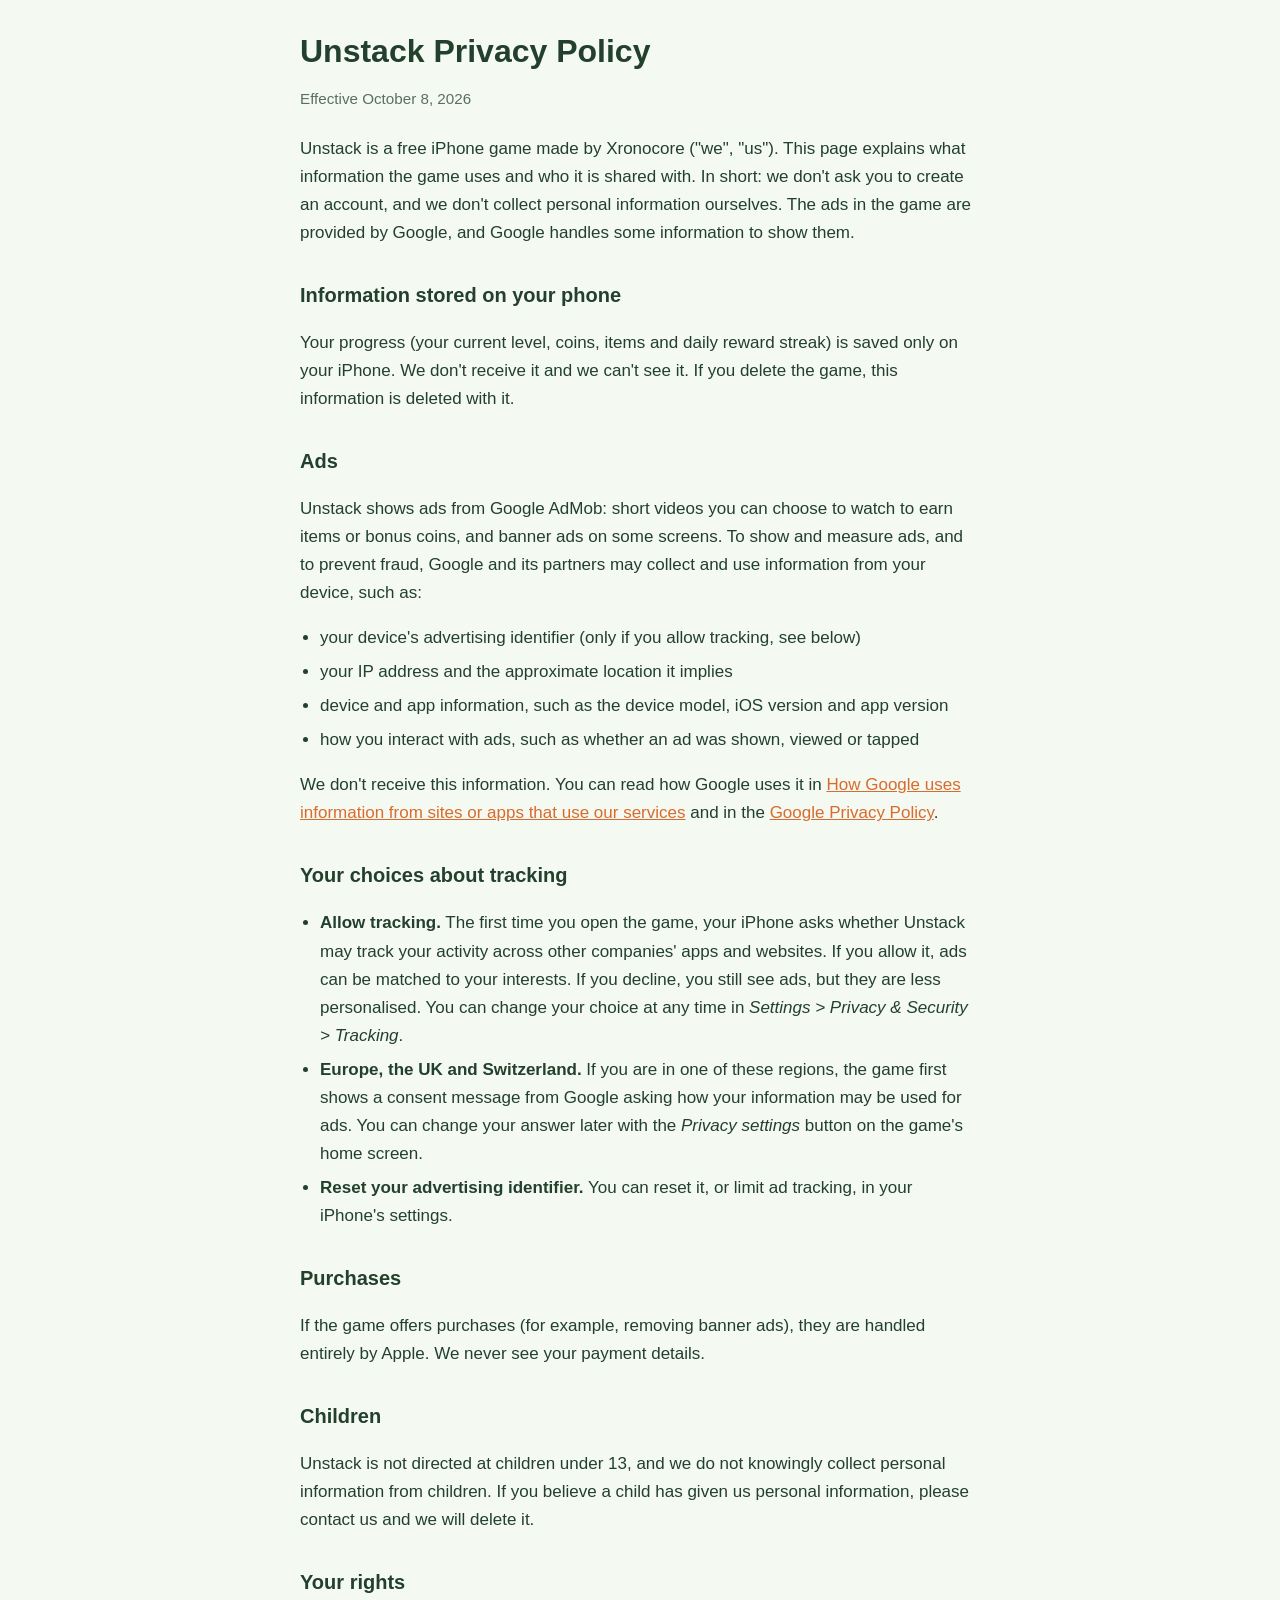
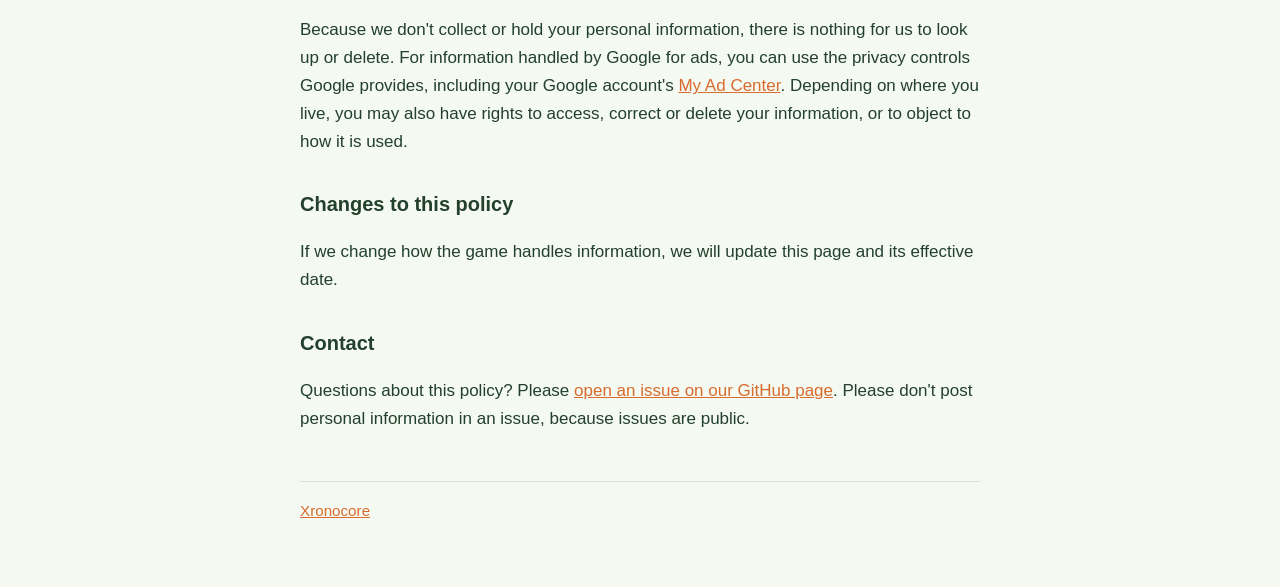
==== unstack/privacy/index.html @ ed20faab "Add Xronocore site with Unstack privacy policy Home page, Unstack privacy policy, and app-ads.txt fo" ====
<!doctype html>
<html lang="en">
<head>
  <meta charset="utf-8">
  <meta name="viewport" content="width=device-width, initial-scale=1">
  <title>Unstack Privacy Policy</title>
  <meta name="description" content="How the Unstack iPhone game handles your information.">
  <link rel="stylesheet" href="/style.css">
</head>
<body>
  <main>
    <header>
      <h1>Unstack Privacy Policy</h1>
      <p class="muted">Effective October 8, 2026</p>
    </header>

    <p>
      Unstack is a free iPhone game made by Xronocore ("we", "us"). This page explains what information the
      game uses and who it is shared with. In short: we don't ask you to create an account, and we don't
      collect personal information ourselves. The ads in the game are provided by Google, and Google
      handles some information to show them.
    </p>

    <h2>Information stored on your phone</h2>
    <p>
      Your progress (your current level, coins, items and daily reward streak) is saved only on your
      iPhone. We don't receive it and we can't see it. If you delete the game, this information is deleted
      with it.
    </p>

    <h2>Ads</h2>
    <p>
      Unstack shows ads from Google AdMob: short videos you can choose to watch to earn items or bonus
      coins, and banner ads on some screens. To show and measure ads, and to prevent fraud, Google and its
      partners may collect and use information from your device, such as:
    </p>
    <ul>
      <li>your device's advertising identifier (only if you allow tracking, see below)</li>
      <li>your IP address and the approximate location it implies</li>
      <li>device and app information, such as the device model, iOS version and app version</li>
      <li>how you interact with ads, such as whether an ad was shown, viewed or tapped</li>
    </ul>
    <p>
      We don't receive this information. You can read how Google uses it in
      <a href="https://policies.google.com/technologies/partner-sites">How Google uses information from
      sites or apps that use our services</a> and in the
      <a href="https://policies.google.com/privacy">Google Privacy Policy</a>.
    </p>

    <h2>Your choices about tracking</h2>
    <ul>
      <li>
        <strong>Allow tracking.</strong> The first time you open the game, your iPhone asks whether
        Unstack may track your activity across other companies' apps and websites. If you allow it, ads
        can be matched to your interests. If you decline, you still see ads, but they are less
        personalised. You can change your choice at any time in
        <em>Settings &gt; Privacy &amp; Security &gt; Tracking</em>.
      </li>
      <li>
        <strong>Europe, the UK and Switzerland.</strong> If you are in one of these regions, the game
        first shows a consent message from Google asking how your information may be used for ads. You
        can change your answer later with the <em>Privacy settings</em> button on the game's home
        screen.
      </li>
      <li>
        <strong>Reset your advertising identifier.</strong> You can reset it, or limit ad tracking, in your
        iPhone's settings.
      </li>
    </ul>

    <h2>Purchases</h2>
    <p>
      If the game offers purchases (for example, removing banner ads), they are handled entirely by
      Apple. We never see your payment details.
    </p>

    <h2>Children</h2>
    <p>
      Unstack is not directed at children under 13, and we do not knowingly collect personal information
      from children. If you believe a child has given us personal information, please contact us and we will
      delete it.
    </p>

    <h2>Your rights</h2>
    <p>
      Because we don't collect or hold your personal information, there is nothing for us to look up or
      delete. For information handled by Google for ads, you can use the privacy controls Google provides,
      including your Google account's
      <a href="https://myadcenter.google.com/">My Ad Center</a>. Depending on where you live, you may
      also have rights to access, correct or delete your information, or to object to how it is used.
    </p>

    <h2>Changes to this policy</h2>
    <p>
      If we change how the game handles information, we will update this page and its effective date.
    </p>

    <h2>Contact</h2>
    <p>
      Questions about this policy? Please
      <a href="https://github.com/xronocore/xronocore.github.io/issues">open an issue on our GitHub page</a>.
      Please don't post personal information in an issue, because issues are public.
    </p>

    <footer class="muted">
      <a href="/">Xronocore</a>
    </footer>
  </main>
</body>
</html>
---- style.css ----
:root {
  --bg: #f4f9f1;
  --card: #ffffff;
  --ink: #23402c;
  --muted: #5b6f60;
  --accent: #d96b2e;
  --line: #d8e5d6;
}
@media (prefers-color-scheme: dark) {
  :root {
    --bg: #14201a;
    --card: #1c2c23;
    --ink: #e6f0e4;
    --muted: #9db3a2;
    --accent: #f08a4b;
    --line: #2d4234;
  }
}
* { box-sizing: border-box; }
body {
  margin: 0;
  background: var(--bg);
  color: var(--ink);
  font: 17px/1.65 -apple-system, BlinkMacSystemFont, "Segoe UI", Roboto, "Helvetica Neue", Arial, sans-serif;
}
main {
  max-width: 720px;
  margin: 0 auto;
  padding: 32px 20px 64px;
}
header { margin-bottom: 24px; }
h1 { font-size: 2rem; line-height: 1.2; margin: 0 0 4px; }
h2 { font-size: 1.25rem; margin: 32px 0 8px; }
p, li { color: var(--ink); }
.muted { color: var(--muted); font-size: 0.95rem; }
a { color: var(--accent); }
ul { padding-left: 1.25rem; }
li { margin: 6px 0; }
.card {
  background: var(--card);
  border: 1px solid var(--line);
  border-radius: 16px;
  padding: 16px 20px;
  margin: 12px 0;
}
.card h2 { margin-top: 0; }
footer { margin-top: 48px; padding-top: 16px; border-top: 1px solid var(--line); }
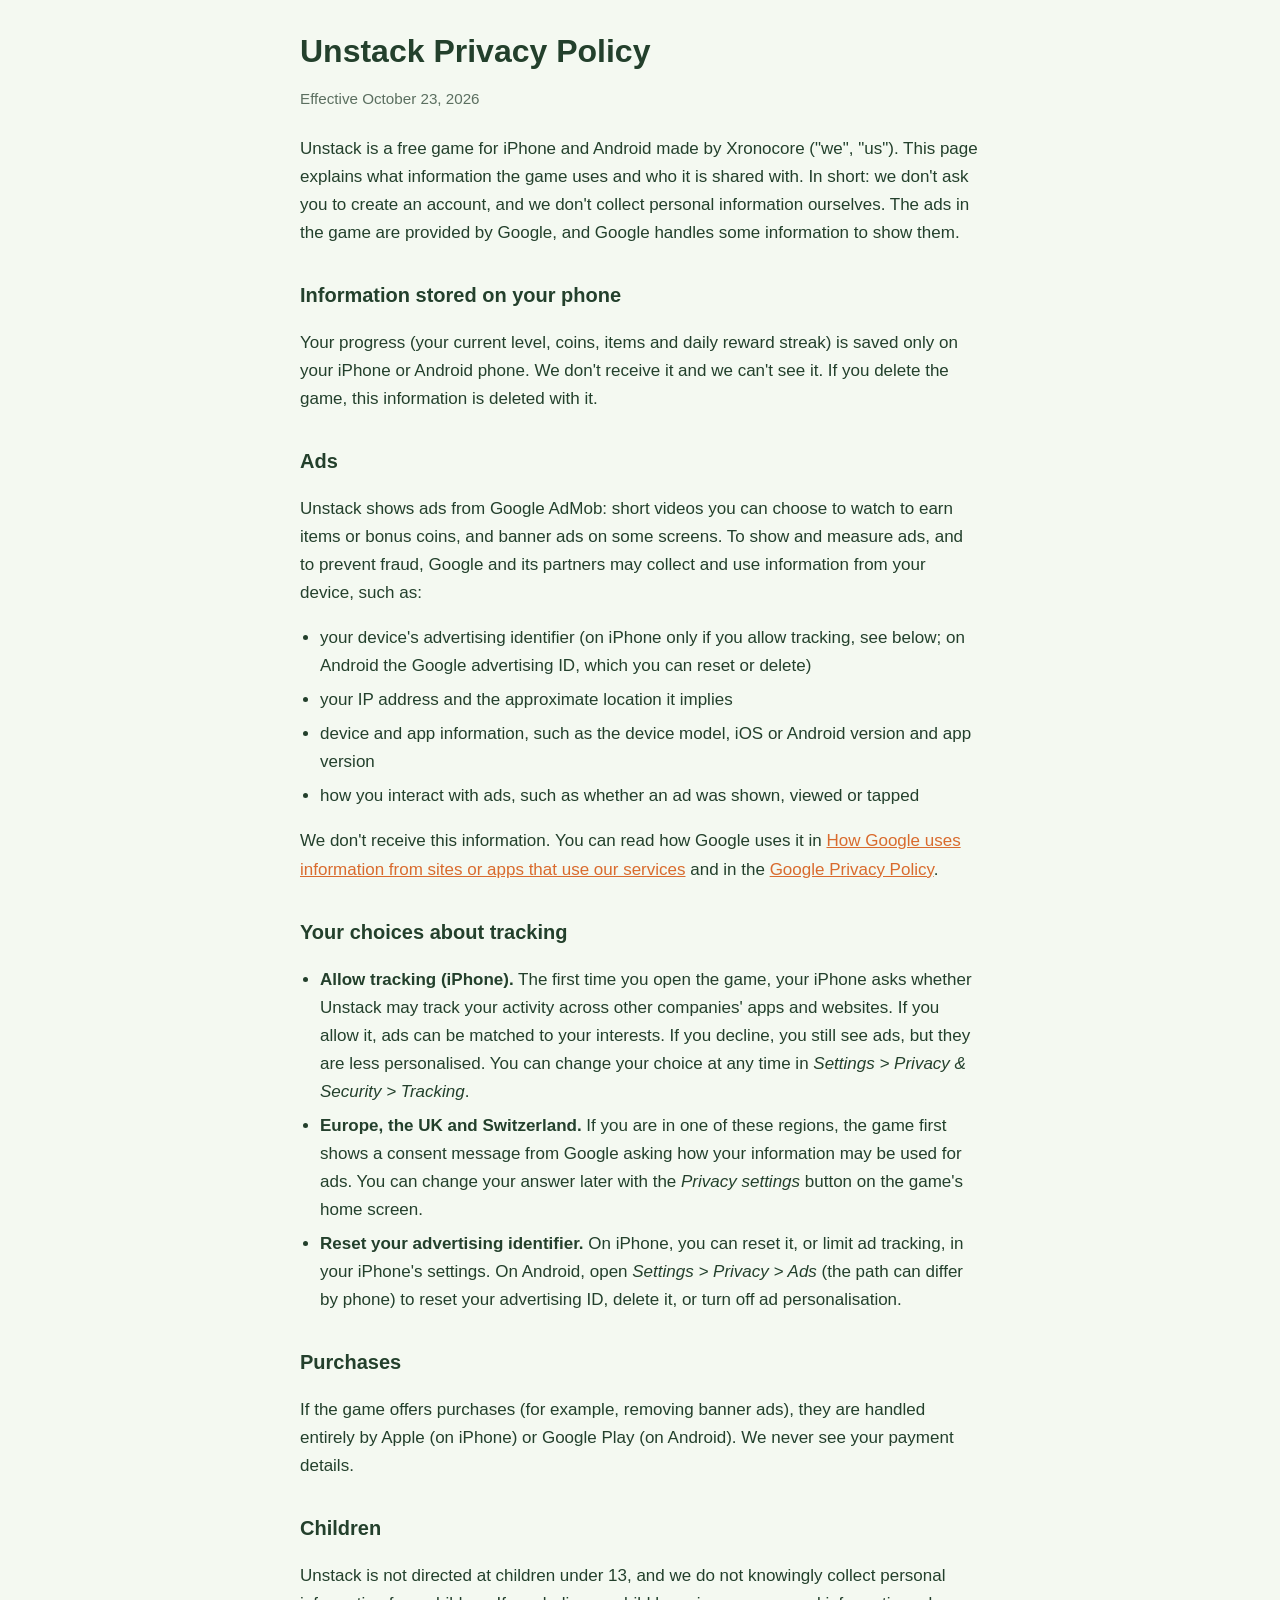
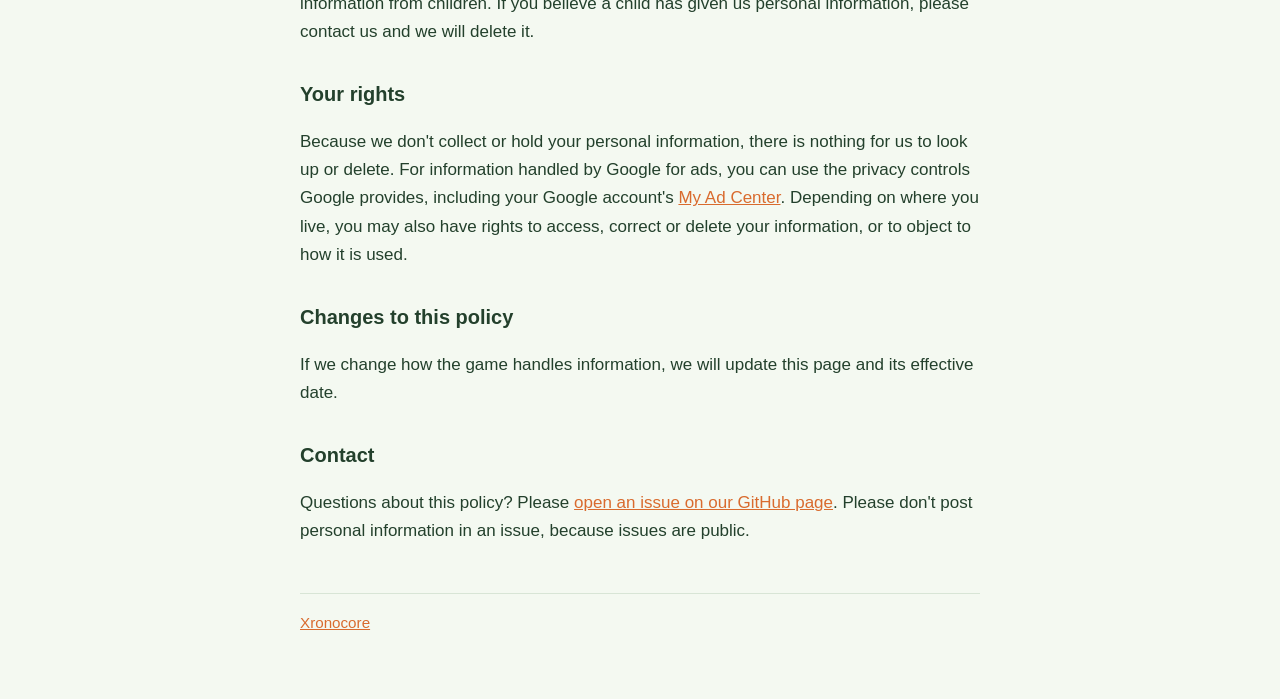
==== commit 4d983ac6: "Cover the Android app in the Unstack privacy policy" ====
--- a/unstack/privacy/index.html
+++ b/unstack/privacy/index.html
@@ -4,19 +4,20 @@
   <meta charset="utf-8">
   <meta name="viewport" content="width=device-width, initial-scale=1">
   <title>Unstack Privacy Policy</title>
-  <meta name="description" content="How the Unstack iPhone game handles your information.">
+  <meta name="description" content="How the Unstack game for iPhone and Android handles your information.">
+  <link rel="icon" href="data:,">
   <link rel="stylesheet" href="/style.css">
 </head>
 <body>
   <main>
     <header>
       <h1>Unstack Privacy Policy</h1>
-      <p class="muted">Effective October 8, 2026</p>
+      <p class="muted">Effective October 23, 2026</p>
     </header>
 
     <p>
-      Unstack is a free iPhone game made by Xronocore ("we", "us"). This page explains what information the
-      game uses and who it is shared with. In short: we don't ask you to create an account, and we don't
+      Unstack is a free game for iPhone and Android made by Xronocore ("we", "us"). This page explains
+      what information the game uses and who it is shared with. In short: we don't ask you to create an account, and we don't
       collect personal information ourselves. The ads in the game are provided by Google, and Google
       handles some information to show them.
     </p>
@@ -24,8 +25,8 @@
     <h2>Information stored on your phone</h2>
     <p>
       Your progress (your current level, coins, items and daily reward streak) is saved only on your
-      iPhone. We don't receive it and we can't see it. If you delete the game, this information is deleted
-      with it.
+      iPhone or Android phone. We don't receive it and we can't see it. If you delete the game, this
+      information is deleted with it.
     </p>
 
     <h2>Ads</h2>
@@ -35,9 +36,12 @@
       partners may collect and use information from your device, such as:
     </p>
     <ul>
-      <li>your device's advertising identifier (only if you allow tracking, see below)</li>
+      <li>
+        your device's advertising identifier (on iPhone only if you allow tracking, see below; on Android
+        the Google advertising ID, which you can reset or delete)
+      </li>
       <li>your IP address and the approximate location it implies</li>
-      <li>device and app information, such as the device model, iOS version and app version</li>
+      <li>device and app information, such as the device model, iOS or Android version and app version</li>
       <li>how you interact with ads, such as whether an ad was shown, viewed or tapped</li>
     </ul>
     <p>
@@ -50,7 +54,7 @@
     <h2>Your choices about tracking</h2>
     <ul>
       <li>
-        <strong>Allow tracking.</strong> The first time you open the game, your iPhone asks whether
+        <strong>Allow tracking (iPhone).</strong> The first time you open the game, your iPhone asks whether
         Unstack may track your activity across other companies' apps and websites. If you allow it, ads
         can be matched to your interests. If you decline, you still see ads, but they are less
         personalised. You can change your choice at any time in
@@ -63,15 +67,16 @@
         screen.
       </li>
       <li>
-        <strong>Reset your advertising identifier.</strong> You can reset it, or limit ad tracking, in your
-        iPhone's settings.
+        <strong>Reset your advertising identifier.</strong> On iPhone, you can reset it, or limit ad
+        tracking, in your iPhone's settings. On Android, open <em>Settings &gt; Privacy &gt; Ads</em> (the
+        path can differ by phone) to reset your advertising ID, delete it, or turn off ad personalisation.
       </li>
     </ul>
 
     <h2>Purchases</h2>
     <p>
       If the game offers purchases (for example, removing banner ads), they are handled entirely by
-      Apple. We never see your payment details.
+      Apple (on iPhone) or Google Play (on Android). We never see your payment details.
     </p>
 
     <h2>Children</h2>
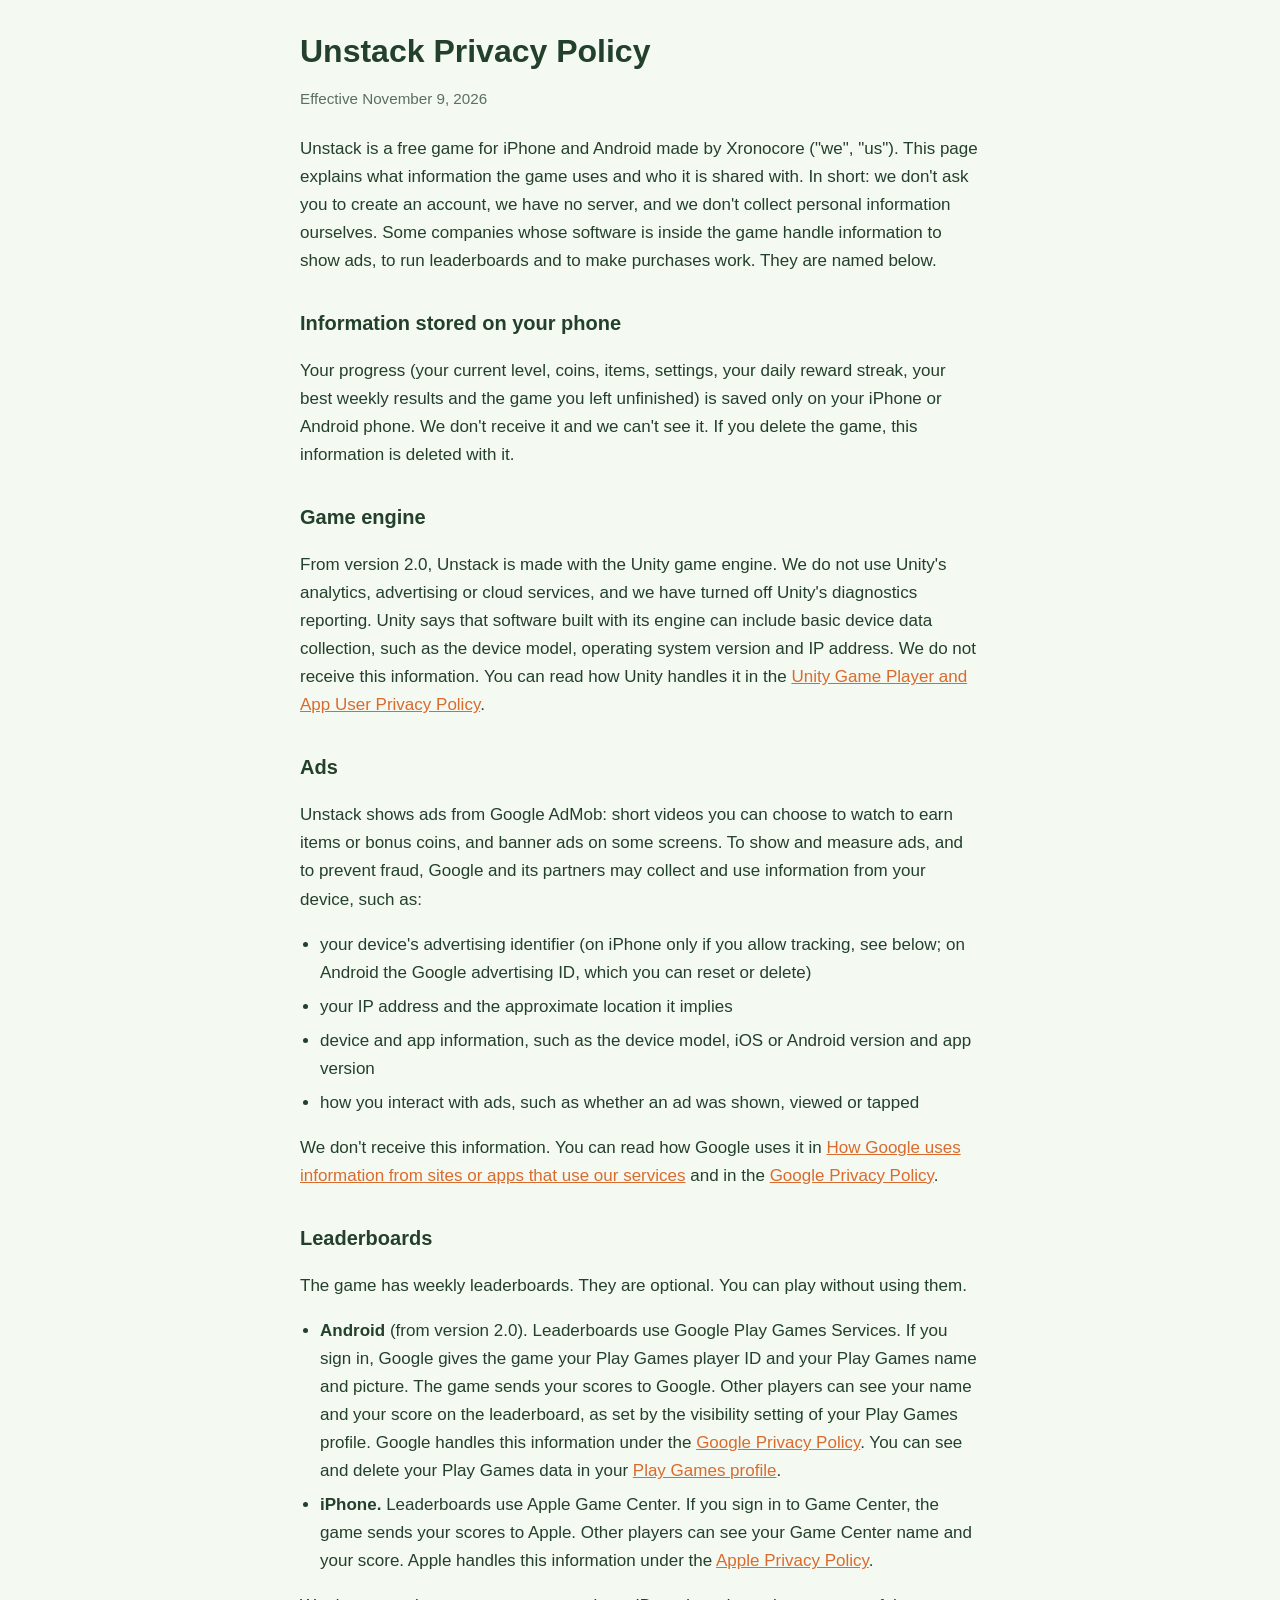
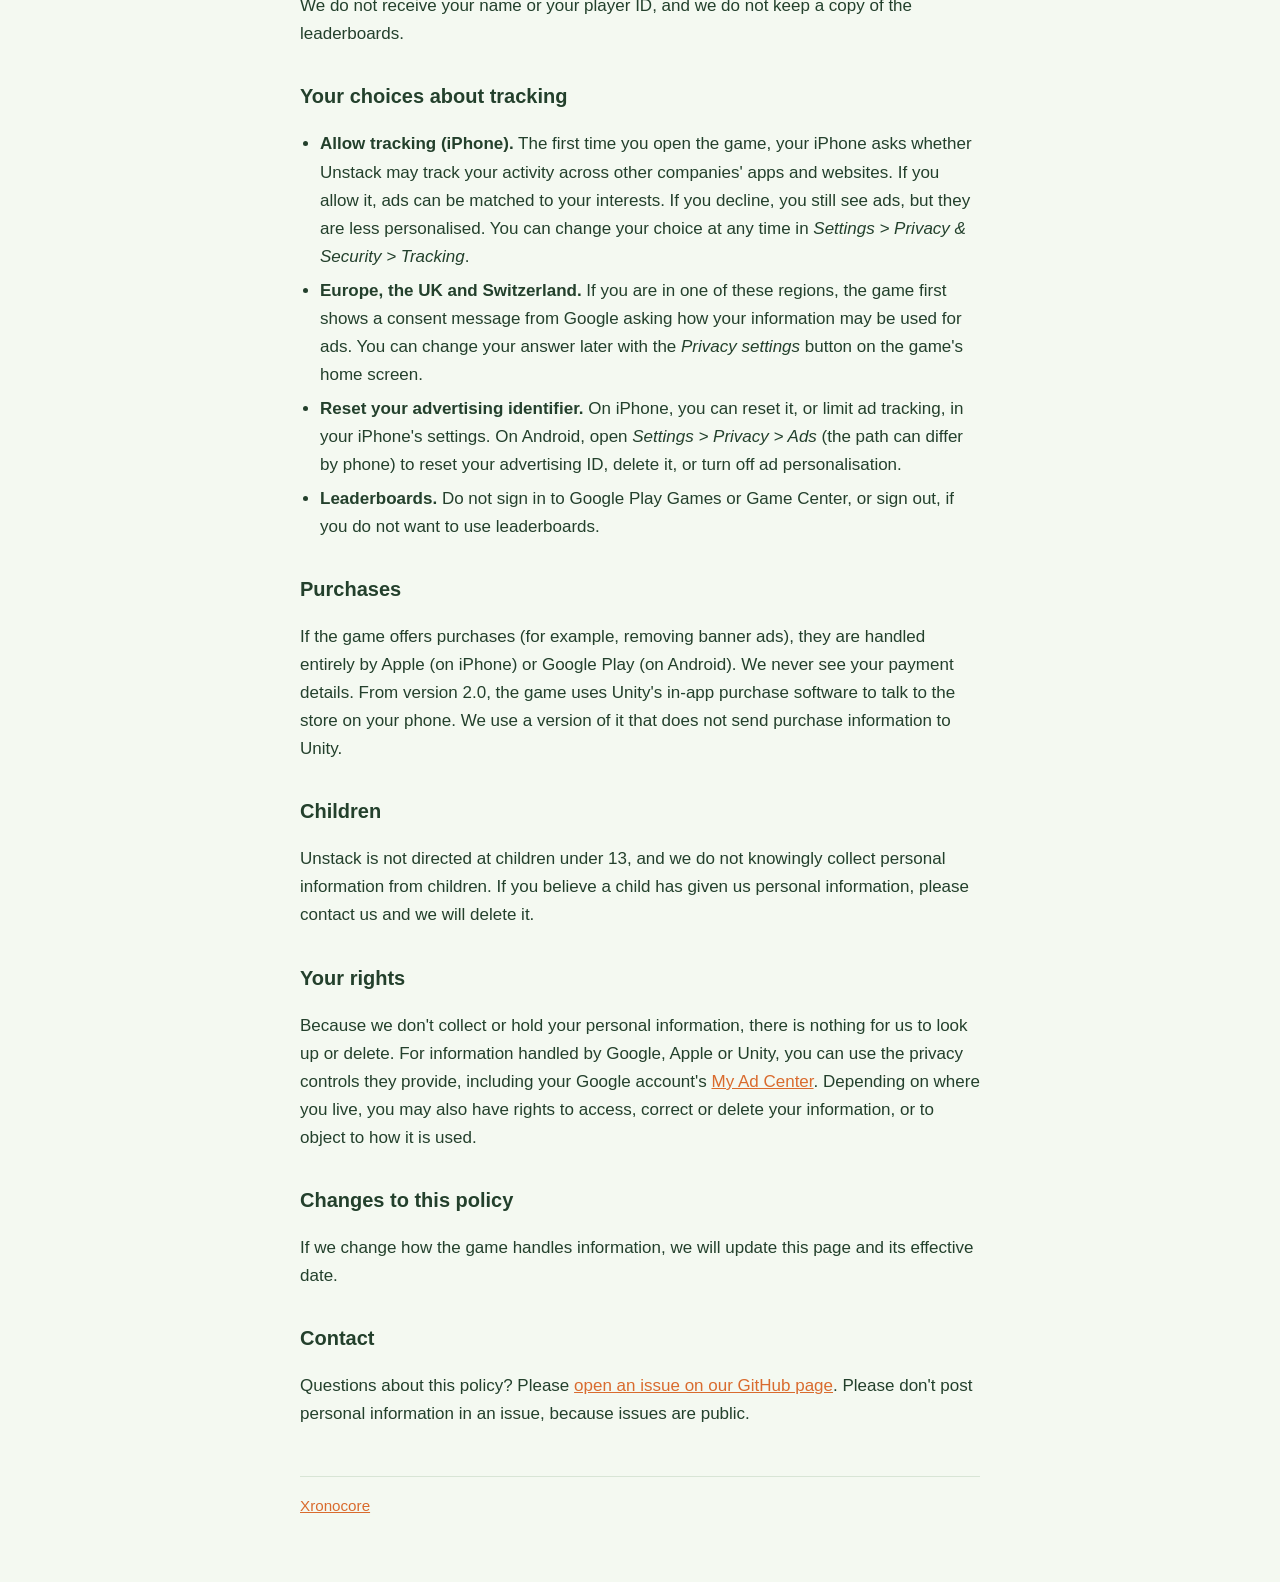
==== commit 3be16e96: "Unstack privacy policy: version 2.0 (Unity engine, Play Games leaderboards, in-app purchase software" ====
--- a/unstack/privacy/index.html
+++ b/unstack/privacy/index.html
@@ -12,21 +12,31 @@
   <main>
     <header>
       <h1>Unstack Privacy Policy</h1>
-      <p class="muted">Effective October 23, 2026</p>
+      <p class="muted">Effective November 9, 2026</p>
     </header>
 
     <p>
       Unstack is a free game for iPhone and Android made by Xronocore ("we", "us"). This page explains
-      what information the game uses and who it is shared with. In short: we don't ask you to create an account, and we don't
-      collect personal information ourselves. The ads in the game are provided by Google, and Google
-      handles some information to show them.
+      what information the game uses and who it is shared with. In short: we don't ask you to create an account, we have no
+      server, and we don't collect personal information ourselves. Some companies whose software is inside the game
+      handle information to show ads, to run leaderboards and to make purchases work. They are named below.
     </p>
 
     <h2>Information stored on your phone</h2>
     <p>
-      Your progress (your current level, coins, items and daily reward streak) is saved only on your
+      Your progress (your current level, coins, items, settings, your daily reward streak, your best weekly
+      results and the game you left unfinished) is saved only on your
       iPhone or Android phone. We don't receive it and we can't see it. If you delete the game, this
       information is deleted with it.
+    </p>
+
+    <h2>Game engine</h2>
+    <p>
+      From version 2.0, Unstack is made with the Unity game engine. We do not use Unity's analytics, advertising or cloud services, and we
+      have turned off Unity's diagnostics reporting. Unity says that software built with its engine can include basic device
+      data collection, such as the device model, operating system version and IP address. We do not receive this
+      information. You can read how Unity handles it in the
+      <a href="https://unity.com/legal/game-player-and-app-user-privacy-policy">Unity Game Player and App User Privacy Policy</a>.
     </p>
 
     <h2>Ads</h2>
@@ -51,6 +61,29 @@
       <a href="https://policies.google.com/privacy">Google Privacy Policy</a>.
     </p>
 
+    <h2>Leaderboards</h2>
+    <p>
+      The game has weekly leaderboards. They are optional. You can play without using them.
+    </p>
+    <ul>
+      <li>
+        <strong>Android</strong> (from version 2.0). Leaderboards use Google Play Games Services. If you sign in, Google gives the
+        game your Play Games player ID and your Play Games name and picture. The game sends your scores to Google. Other
+        players can see your name and your score on the leaderboard, as set by the visibility setting of your Play Games
+        profile. Google handles this information under the
+        <a href="https://policies.google.com/privacy">Google Privacy Policy</a>. You can see and delete your Play Games
+        data in your <a href="https://play.google.com/games/profile">Play Games profile</a>.
+      </li>
+      <li>
+        <strong>iPhone.</strong> Leaderboards use Apple Game Center. If you sign in to Game Center, the game sends
+        your scores to Apple. Other players can see your Game Center name and your score. Apple handles this
+        information under the <a href="https://www.apple.com/legal/privacy/">Apple Privacy Policy</a>.
+      </li>
+    </ul>
+    <p>
+      We do not receive your name or your player ID, and we do not keep a copy of the leaderboards.
+    </p>
+
     <h2>Your choices about tracking</h2>
     <ul>
       <li>
@@ -71,12 +104,18 @@
         tracking, in your iPhone's settings. On Android, open <em>Settings &gt; Privacy &gt; Ads</em> (the
         path can differ by phone) to reset your advertising ID, delete it, or turn off ad personalisation.
       </li>
+      <li>
+        <strong>Leaderboards.</strong> Do not sign in to Google Play Games or Game Center, or sign out, if you do not want
+        to use leaderboards.
+      </li>
     </ul>
 
     <h2>Purchases</h2>
     <p>
       If the game offers purchases (for example, removing banner ads), they are handled entirely by
-      Apple (on iPhone) or Google Play (on Android). We never see your payment details.
+      Apple (on iPhone) or Google Play (on Android). We never see your payment details. From version 2.0, the game uses Unity's
+      in-app purchase software to talk to the store on your phone. We use a version of it that does not send
+      purchase information to Unity.
     </p>
 
     <h2>Children</h2>
@@ -89,7 +128,7 @@
     <h2>Your rights</h2>
     <p>
       Because we don't collect or hold your personal information, there is nothing for us to look up or
-      delete. For information handled by Google for ads, you can use the privacy controls Google provides,
+      delete. For information handled by Google, Apple or Unity, you can use the privacy controls they provide,
       including your Google account's
       <a href="https://myadcenter.google.com/">My Ad Center</a>. Depending on where you live, you may
       also have rights to access, correct or delete your information, or to object to how it is used.
